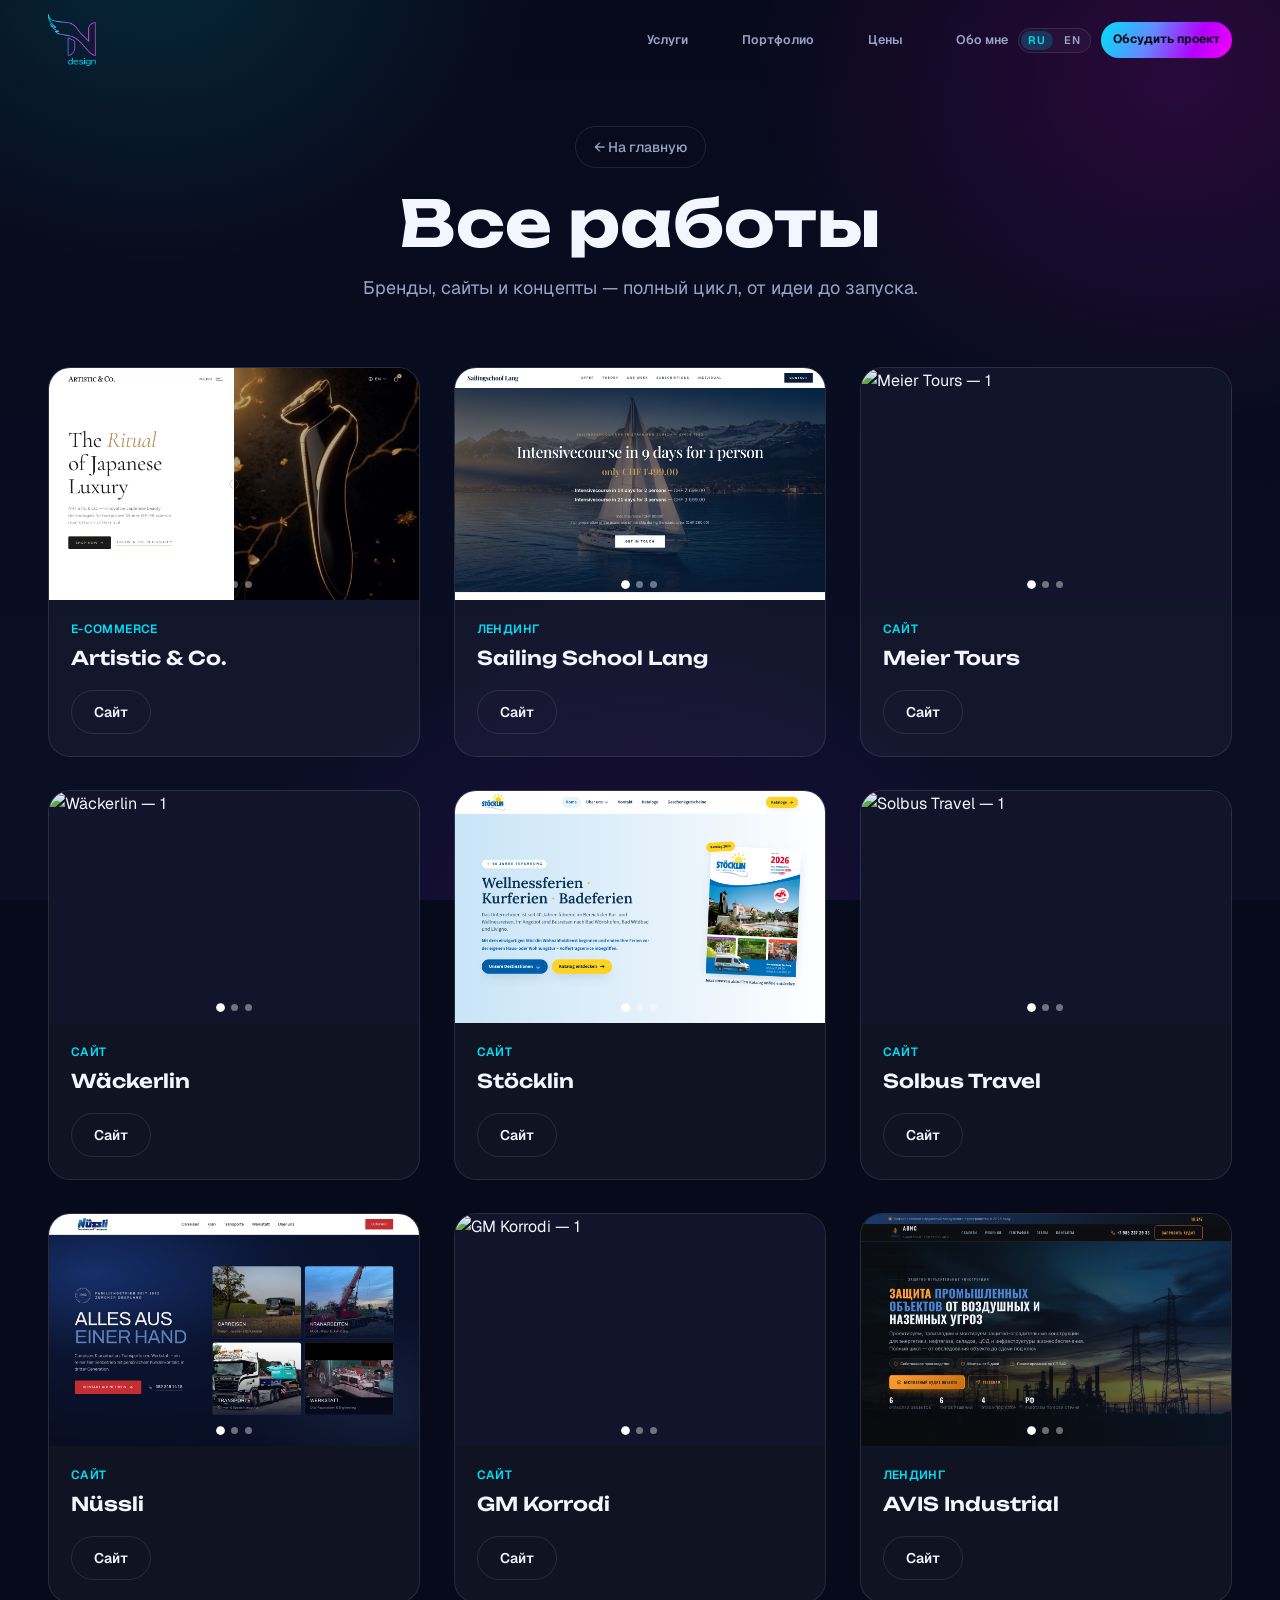
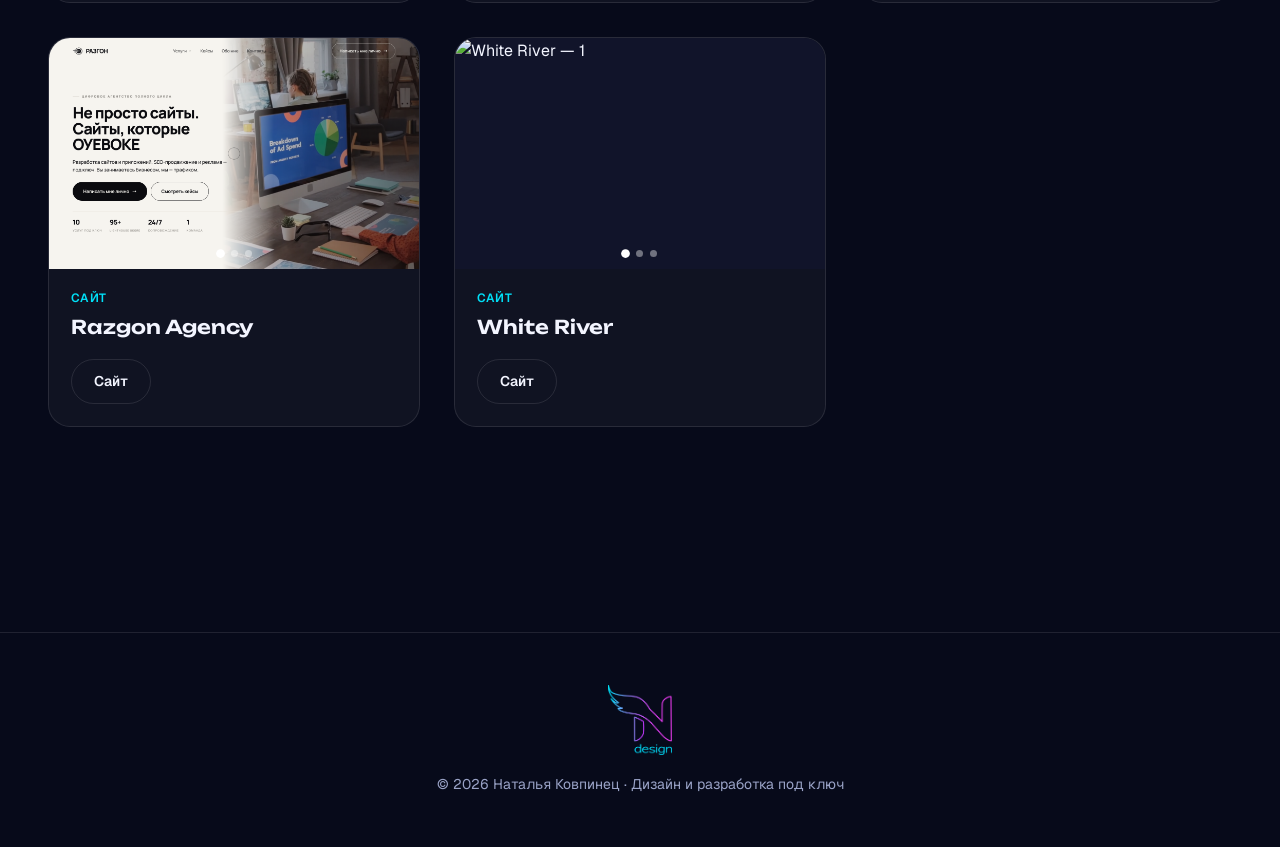
==== work/index.html @ e3ca3714 "Add soft load animation site-wide + "All work" gallery (RU/EN) - Reveal-on-scroll cascade across the" ====
<!DOCTYPE html>
<html lang="ru">
<head>
  <meta charset="UTF-8" />
  <meta name="viewport" content="width=device-width, initial-scale=1.0" />
  <title>Все работы — Наталья · дизайн и разработка</title>
  <meta name="description" content="Все проекты — бренды, сайты, приложения и концепты, полный цикл от идеи до запуска." />
  <meta property="og:title" content="Все работы — Наталья · дизайн и разработка" />
  <meta property="og:description" content="Бренды, сайты, приложения и концепты — полный цикл, от идеи до запуска." />
  <meta property="og:type" content="website" />
  <link rel="icon" type="image/png" sizes="32x32" href="../assets/favicon-32.png" />
  <link rel="icon" type="image/png" sizes="16x16" href="../assets/favicon-16.png" />
  <link rel="apple-touch-icon" sizes="192x192" href="../assets/apple-touch-icon.png" />

  <link rel="preconnect" href="https://fonts.googleapis.com" />
  <link rel="preconnect" href="https://fonts.gstatic.com" crossorigin />
  <link href="https://fonts.googleapis.com/css2?family=Geist:wght@400;500;600;700&family=Unbounded:wght@500;600;700&display=swap" rel="stylesheet" />
  <link rel="stylesheet" href="../main.css?v=34" />

  <style id="work-gallery">
    .nav { position: absolute !important; }

    .reveal { opacity: 1; transform: none; }
    .js-anim .reveal {
      opacity: 0; transform: translateY(40px);
      transition: opacity .9s cubic-bezier(.2,.7,.2,1), transform .9s cubic-bezier(.2,.7,.2,1);
    }
    .js-anim .reveal.in { opacity: 1; transform: none; }
    @media (prefers-reduced-motion: reduce) { .reveal { opacity: 1 !important; transform: none !important; } }

    .wg-hero { text-align: center; padding: clamp(90px, 14vh, 150px) var(--pad) 10px; }
    .wg-foot-back { display: flex; justify-content: center; padding: 0 var(--pad) clamp(60px, 9vh, 100px); margin-top: -30px; }
    .wg-hero__back {
      display: inline-block; margin-bottom: 22px; color: var(--muted);
      text-decoration: none; font-size: 14px; font-weight: 500;
      border: 1px solid var(--border); border-radius: 999px; padding: 9px 18px;
      transition: color .2s, border-color .2s, transform .2s;
    }
    .wg-hero__back:hover { color: var(--text); border-color: var(--c-cyan); transform: translateX(-3px); }
    .wg-hero__title { font-size: clamp(34px, 6vw, 64px); margin: 0 0 16px; }
    .wg-hero__lead { color: var(--muted); max-width: 620px; margin: 0 auto; font-size: clamp(15px, 1.6vw, 18px); line-height: 1.6; }

    .wg-grid {
      max-width: var(--maxw); margin: 0 auto; padding: clamp(40px, 6vh, 72px) var(--pad) clamp(70px, 10vh, 120px);
      display: grid; grid-template-columns: repeat(3, 1fr); gap: clamp(22px, 2.6vw, 38px);
    }
    @media (max-width: 1080px) { .wg-grid { grid-template-columns: repeat(2, 1fr); } }
    @media (max-width: 640px)  { .wg-grid { grid-template-columns: 1fr; } }

    .pcard {
      background: var(--card); border: 1px solid var(--border); border-radius: var(--radius);
      overflow: hidden; display: flex; flex-direction: column;
      transition: transform .25s, border-color .25s, box-shadow .25s;
    }
    .pcard:hover { transform: translateY(-4px); border-color: rgba(255,255,255,.2); box-shadow: 0 24px 60px rgba(0,0,0,.4); }

    .pcard__media { position: relative; width: 100%; aspect-ratio: 16 / 10; background: #11142a; overflow: hidden; }
    .pcard__track { display: flex; width: 100%; height: 100%; transition: transform .4s cubic-bezier(.4,0,.2,1); }
    .pcard__slide { min-width: 100%; height: 100%; }
    .pcard__slide img { width: 100%; height: 100%; object-fit: cover; display: block; }

    .pcard__nav {
      position: absolute; top: 50%; transform: translateY(-50%);
      width: 38px; height: 38px; border-radius: 50%; border: 1px solid rgba(255,255,255,.18);
      background: rgba(7,10,26,.55); backdrop-filter: blur(6px); color: #fff; cursor: pointer;
      display: grid; place-items: center; font-size: 20px; line-height: 1; opacity: 0; transition: opacity .25s, background .2s, border-color .2s; z-index: 2;
    }
    .pcard:hover .pcard__nav, .pcard:focus-within .pcard__nav { opacity: 1; }
    .pcard__nav:hover { background: rgba(0,224,248,.25); border-color: var(--c-cyan); }
    .pcard__nav--prev { left: 12px; }
    .pcard__nav--next { right: 12px; }

    .pcard__dots { position: absolute; left: 0; right: 0; bottom: 12px; display: flex; justify-content: center; gap: 7px; z-index: 2; }
    .pcard__dot { width: 7px; height: 7px; border-radius: 50%; border: none; padding: 0; cursor: pointer;
      background: rgba(255,255,255,.4); transition: background .2s, transform .2s; }
    .pcard__dot.is-active { background: #fff; transform: scale(1.25); }

    .pcard__body { padding: 20px 22px 22px; display: flex; flex-direction: column; gap: 6px; flex: 1; }
    .pcard__tag { font-size: 12px; font-weight: 600; letter-spacing: .03em; text-transform: uppercase; color: var(--c-cyan); }
    .pcard__title { font-family: 'Unbounded', sans-serif; font-size: 19px; font-weight: 600; margin: 2px 0 14px; line-height: 1.2; }
    .pcard__btn {
      margin-top: auto; align-self: flex-start; text-decoration: none;
      font-size: 14px; font-weight: 600; color: var(--text);
      border: 1px solid var(--border); border-radius: 999px; padding: 10px 22px;
      transition: color .2s, border-color .2s, background .2s, transform .2s;
    }
    .pcard__btn:hover { border-color: var(--c-cyan); color: #06081a; background: var(--c-cyan); transform: translateY(-2px); }

    @media (max-width: 640px) { .pcard__nav { opacity: 1; } }
  </style>

  <meta http-equiv="Cache-Control" content="no-cache, no-store, must-revalidate" />
  <meta http-equiv="Pragma" content="no-cache" />
  <meta http-equiv="Expires" content="0" />
  <script>
    if (!matchMedia('(prefers-reduced-motion: reduce)').matches) {
      document.documentElement.classList.add('js-anim');
    }
  </script>
</head>
<body>

  <div class="bg-glow" aria-hidden="true"></div>

  <header class="nav" id="nav">
    <div class="nav__inner">
      <div class="nav__left">
        <a href="../index.html#hero" class="nav__logo">
          <img src="../assets/logo-nataly.png" alt="Натали — N design" />
        </a>
        <span class="ai-badge" aria-label="AI">
          <span class="ai-badge__dot"></span>
          <span class="ai-badge__text" data-i18n-html="ai.badge">в сотрудничестве с <b>AI</b></span>
        </span>
      </div>
      <div class="nav__right">
        <nav class="nav__links" id="navLinks">
          <a href="../index.html#services" data-i18n="nav.services">Услуги</a>
          <a href="../index.html#work" data-i18n="nav.portfolio">Портфолио</a>
          <a href="../index.html#pricing" data-i18n="nav.pricing">Цены</a>
          <a href="../index.html#about" data-i18n="nav.about">Обо мне</a>
          <a href="../index.html#contact" class="nav__cta nav__cta--mobile" data-i18n="nav.cta">Обсудить проект</a>
          <div class="nav__lang-mobile lang-switch">
            <button type="button" data-lang="ru">RU</button>
            <button type="button" data-lang="en">EN</button>
          </div>
        </nav>
        <div class="lang-switch lang-switch--desktop">
          <button type="button" data-lang="ru">RU</button>
          <button type="button" data-lang="en">EN</button>
        </div>
        <a href="../index.html#contact" class="nav__cta nav__cta--desktop" data-i18n="nav.cta">Обсудить проект</a>
      </div>
    </div>
  </header>

  <section class="wg-hero">
    <a href="../index.html#work" class="wg-hero__back reveal" data-i18n="wg.back">← На главную</a>
    <h1 class="wg-hero__title reveal" data-i18n="wg.title">Все работы</h1>
    <p class="wg-hero__lead reveal" data-i18n="wg.lead">Бренды, сайты и концепты — полный цикл, от идеи до запуска.</p>
  </section>

  <main class="wg-grid">

    <article class="pcard reveal">
      <div class="pcard__media">
        <div class="pcard__track">
          <div class="pcard__slide"><img src="../assets/projects/artistic-1.png" alt="Artistic &amp; Co. — 1" loading="lazy" /></div>
          <div class="pcard__slide"><img src="../assets/projects/artistic-2.png" alt="Artistic &amp; Co. — 2" loading="lazy" /></div>
          <div class="pcard__slide"><img src="../assets/projects/artistic-3.png" alt="Artistic &amp; Co. — 3" loading="lazy" /></div>
        </div>
        <button class="pcard__nav pcard__nav--prev" type="button" aria-label="Назад">‹</button>
        <button class="pcard__nav pcard__nav--next" type="button" aria-label="Вперёд">›</button>
        <div class="pcard__dots"></div>
      </div>
      <div class="pcard__body">
        <span class="pcard__tag" data-i18n="wg.t.ecom">E-commerce</span>
        <h2 class="pcard__title">Artistic &amp; Co.</h2>
        <a href="https://natalia-arvut.github.io/artistic-co-demo/" target="_blank" rel="noopener" class="pcard__btn" data-i18n="wg.visit">Сайт</a>
      </div>
    </article>

    <article class="pcard reveal">
      <div class="pcard__media">
        <div class="pcard__track">
          <div class="pcard__slide"><img src="../assets/projects/wassersport-1.png" alt="Sailing School Lang — 1" loading="lazy" /></div>
          <div class="pcard__slide"><img src="../assets/projects/wassersport-2.png" alt="Sailing School Lang — 2" loading="lazy" /></div>
          <div class="pcard__slide"><img src="../assets/projects/wassersport-3.png" alt="Sailing School Lang — 3" loading="lazy" /></div>
        </div>
        <button class="pcard__nav pcard__nav--prev" type="button" aria-label="Назад">‹</button>
        <button class="pcard__nav pcard__nav--next" type="button" aria-label="Вперёд">›</button>
        <div class="pcard__dots"></div>
      </div>
      <div class="pcard__body">
        <span class="pcard__tag" data-i18n="wg.t.landing">Лендинг</span>
        <h2 class="pcard__title">Sailing School Lang</h2>
        <a href="https://natalia-arvut.github.io/wassersport/" target="_blank" rel="noopener" class="pcard__btn" data-i18n="wg.visit">Сайт</a>
      </div>
    </article>

    <article class="pcard reveal">
      <div class="pcard__media">
        <div class="pcard__track">
          <div class="pcard__slide"><img src="../assets/projects/meier-1.png" alt="Meier Tours — 1" loading="lazy" /></div>
          <div class="pcard__slide"><img src="../assets/projects/meier-2.png" alt="Meier Tours — 2" loading="lazy" /></div>
          <div class="pcard__slide"><img src="../assets/projects/meier-3.png" alt="Meier Tours — 3" loading="lazy" /></div>
        </div>
        <button class="pcard__nav pcard__nav--prev" type="button" aria-label="Назад">‹</button>
        <button class="pcard__nav pcard__nav--next" type="button" aria-label="Вперёд">›</button>
        <div class="pcard__dots"></div>
      </div>
      <div class="pcard__body">
        <span class="pcard__tag" data-i18n="wg.t.web">Сайт</span>
        <h2 class="pcard__title">Meier Tours</h2>
        <a href="https://natalia-arvut.github.io/meier-tours-demo/" target="_blank" rel="noopener" class="pcard__btn" data-i18n="wg.visit">Сайт</a>
      </div>
    </article>

    <article class="pcard reveal">
      <div class="pcard__media">
        <div class="pcard__track">
          <div class="pcard__slide"><img src="../assets/projects/waeckerlin-1.png" alt="Wäckerlin — 1" loading="lazy" /></div>
          <div class="pcard__slide"><img src="../assets/projects/waeckerlin-2.png" alt="Wäckerlin — 2" loading="lazy" /></div>
          <div class="pcard__slide"><img src="../assets/projects/waeckerlin-3.png" alt="Wäckerlin — 3" loading="lazy" /></div>
        </div>
        <button class="pcard__nav pcard__nav--prev" type="button" aria-label="Назад">‹</button>
        <button class="pcard__nav pcard__nav--next" type="button" aria-label="Вперёд">›</button>
        <div class="pcard__dots"></div>
      </div>
      <div class="pcard__body">
        <span class="pcard__tag" data-i18n="wg.t.web">Сайт</span>
        <h2 class="pcard__title">Wäckerlin</h2>
        <a href="https://natalia-arvut.github.io/waeckerlin-demo/" target="_blank" rel="noopener" class="pcard__btn" data-i18n="wg.visit">Сайт</a>
      </div>
    </article>

    <article class="pcard reveal">
      <div class="pcard__media">
        <div class="pcard__track">
          <div class="pcard__slide"><img src="../assets/projects/stoecklin-1.png" alt="Stöcklin — 1" loading="lazy" /></div>
          <div class="pcard__slide"><img src="../assets/projects/stoecklin-2.png" alt="Stöcklin — 2" loading="lazy" /></div>
          <div class="pcard__slide"><img src="../assets/projects/stoecklin-3.png" alt="Stöcklin — 3" loading="lazy" /></div>
        </div>
        <button class="pcard__nav pcard__nav--prev" type="button" aria-label="Назад">‹</button>
        <button class="pcard__nav pcard__nav--next" type="button" aria-label="Вперёд">›</button>
        <div class="pcard__dots"></div>
      </div>
      <div class="pcard__body">
        <span class="pcard__tag" data-i18n="wg.t.web">Сайт</span>
        <h2 class="pcard__title">Stöcklin</h2>
        <a href="https://natalia-arvut.github.io/stoecklin-demo/" target="_blank" rel="noopener" class="pcard__btn" data-i18n="wg.visit">Сайт</a>
      </div>
    </article>

    <article class="pcard reveal">
      <div class="pcard__media">
        <div class="pcard__track">
          <div class="pcard__slide"><img src="../assets/projects/solbus-1.png" alt="Solbus Travel — 1" loading="lazy" /></div>
          <div class="pcard__slide"><img src="../assets/projects/solbus-2.png" alt="Solbus Travel — 2" loading="lazy" /></div>
          <div class="pcard__slide"><img src="../assets/projects/solbus-3.png" alt="Solbus Travel — 3" loading="lazy" /></div>
        </div>
        <button class="pcard__nav pcard__nav--prev" type="button" aria-label="Назад">‹</button>
        <button class="pcard__nav pcard__nav--next" type="button" aria-label="Вперёд">›</button>
        <div class="pcard__dots"></div>
      </div>
      <div class="pcard__body">
        <span class="pcard__tag" data-i18n="wg.t.web">Сайт</span>
        <h2 class="pcard__title">Solbus Travel</h2>
        <a href="https://natalia-arvut.github.io/solbus-redesign/" target="_blank" rel="noopener" class="pcard__btn" data-i18n="wg.visit">Сайт</a>
      </div>
    </article>

    <article class="pcard reveal">
      <div class="pcard__media">
        <div class="pcard__track">
          <div class="pcard__slide"><img src="../assets/projects/nuessli-1.png" alt="Nüssli — 1" loading="lazy" /></div>
          <div class="pcard__slide"><img src="../assets/projects/nuessli-2.png" alt="Nüssli — 2" loading="lazy" /></div>
          <div class="pcard__slide"><img src="../assets/projects/nuessli-3.png" alt="Nüssli — 3" loading="lazy" /></div>
        </div>
        <button class="pcard__nav pcard__nav--prev" type="button" aria-label="Назад">‹</button>
        <button class="pcard__nav pcard__nav--next" type="button" aria-label="Вперёд">›</button>
        <div class="pcard__dots"></div>
      </div>
      <div class="pcard__body">
        <span class="pcard__tag" data-i18n="wg.t.web">Сайт</span>
        <h2 class="pcard__title">Nüssli</h2>
        <a href="https://natalia-arvut.github.io/nuessli-demo/" target="_blank" rel="noopener" class="pcard__btn" data-i18n="wg.visit">Сайт</a>
      </div>
    </article>

    <article class="pcard reveal">
      <div class="pcard__media">
        <div class="pcard__track">
          <div class="pcard__slide"><img src="../assets/projects/korrodi-1.png" alt="GM Korrodi — 1" loading="lazy" /></div>
          <div class="pcard__slide"><img src="../assets/projects/korrodi-2.png" alt="GM Korrodi — 2" loading="lazy" /></div>
          <div class="pcard__slide"><img src="../assets/projects/korrodi-3.png" alt="GM Korrodi — 3" loading="lazy" /></div>
        </div>
        <button class="pcard__nav pcard__nav--prev" type="button" aria-label="Назад">‹</button>
        <button class="pcard__nav pcard__nav--next" type="button" aria-label="Вперёд">›</button>
        <div class="pcard__dots"></div>
      </div>
      <div class="pcard__body">
        <span class="pcard__tag" data-i18n="wg.t.web">Сайт</span>
        <h2 class="pcard__title">GM Korrodi</h2>
        <a href="https://natalia-arvut.github.io/gmkorrodi-demo/" target="_blank" rel="noopener" class="pcard__btn" data-i18n="wg.visit">Сайт</a>
      </div>
    </article>

    <article class="pcard reveal">
      <div class="pcard__media">
        <div class="pcard__track">
          <div class="pcard__slide"><img src="../assets/projects/avis-1.png" alt="AVIS Industrial — 1" loading="lazy" /></div>
          <div class="pcard__slide"><img src="../assets/projects/avis-2.png" alt="AVIS Industrial — 2" loading="lazy" /></div>
          <div class="pcard__slide"><img src="../assets/projects/avis-3.png" alt="AVIS Industrial — 3" loading="lazy" /></div>
        </div>
        <button class="pcard__nav pcard__nav--prev" type="button" aria-label="Назад">‹</button>
        <button class="pcard__nav pcard__nav--next" type="button" aria-label="Вперёд">›</button>
        <div class="pcard__dots"></div>
      </div>
      <div class="pcard__body">
        <span class="pcard__tag" data-i18n="wg.t.landing">Лендинг</span>
        <h2 class="pcard__title">AVIS Industrial</h2>
        <a href="https://natalia-arvut.github.io/avis-demo/" target="_blank" rel="noopener" class="pcard__btn" data-i18n="wg.visit">Сайт</a>
      </div>
    </article>

    <article class="pcard reveal">
      <div class="pcard__media">
        <div class="pcard__track">
          <div class="pcard__slide"><img src="../assets/projects/razgon-1.png" alt="Razgon Agency — 1" loading="lazy" /></div>
          <div class="pcard__slide"><img src="../assets/projects/razgon-2.png" alt="Razgon Agency — 2" loading="lazy" /></div>
          <div class="pcard__slide"><img src="../assets/projects/razgon-3.png" alt="Razgon Agency — 3" loading="lazy" /></div>
        </div>
        <button class="pcard__nav pcard__nav--prev" type="button" aria-label="Назад">‹</button>
        <button class="pcard__nav pcard__nav--next" type="button" aria-label="Вперёд">›</button>
        <div class="pcard__dots"></div>
      </div>
      <div class="pcard__body">
        <span class="pcard__tag" data-i18n="wg.t.web">Сайт</span>
        <h2 class="pcard__title">Razgon Agency</h2>
        <a href="https://natalia-arvut.github.io/razgon-demo/" target="_blank" rel="noopener" class="pcard__btn" data-i18n="wg.visit">Сайт</a>
      </div>
    </article>

    <article class="pcard reveal">
      <div class="pcard__media">
        <div class="pcard__track">
          <div class="pcard__slide"><img src="../assets/projects/white-river-1.png" alt="White River — 1" loading="lazy" /></div>
          <div class="pcard__slide"><img src="../assets/projects/white-river-2.png" alt="White River — 2" loading="lazy" /></div>
          <div class="pcard__slide"><img src="../assets/projects/white-river-3.png" alt="White River — 3" loading="lazy" /></div>
        </div>
        <button class="pcard__nav pcard__nav--prev" type="button" aria-label="Назад">‹</button>
        <button class="pcard__nav pcard__nav--next" type="button" aria-label="Вперёд">›</button>
        <div class="pcard__dots"></div>
      </div>
      <div class="pcard__body">
        <span class="pcard__tag" data-i18n="wg.t.web">Сайт</span>
        <h2 class="pcard__title">White River</h2>
        <a href="https://natalia-arvut.github.io/white-river-demo/" target="_blank" rel="noopener" class="pcard__btn" data-i18n="wg.visit">Сайт</a>
      </div>
    </article>

  </main>

  <div class="wg-foot-back">
    <a href="../index.html#work" class="wg-hero__back reveal" data-i18n="wg.back">← На главную</a>
  </div>

  <footer class="footer">
    <img src="../assets/logo-nataly.png" alt="Натали" class="footer__logo" />
    <p>© <span id="year"></span> <span data-i18n="footer.name">Наталья Ковпинец</span> · <span data-i18n="footer.role">Дизайн и разработка под ключ</span></p>
  </footer>

  <script src="../i18n.js?v=34"></script>
  <script>
    var y = document.getElementById('year'); if (y) y.textContent = new Date().getFullYear();

    // Мягкое появление блоков
    (function () {
      var reduce = matchMedia('(prefers-reduced-motion: reduce)').matches;
      var els = Array.prototype.slice.call(document.querySelectorAll('.reveal'));
      if (reduce || !('IntersectionObserver' in window)) {
        els.forEach(function (e) { e.classList.add('in'); });
        return;
      }
      els.forEach(function (e) {
        var sibs = Array.prototype.slice.call(e.parentElement.querySelectorAll(':scope > .reveal'));
        var i = sibs.indexOf(e);
        if (i > 0) e.style.transitionDelay = (Math.min(i, 10) * 0.10) + 's';
      });
      var io = new IntersectionObserver(function (ent) {
        ent.forEach(function (e) {
          if (e.isIntersecting) { e.target.classList.add('in'); io.unobserve(e.target); }
        });
      }, { threshold: .06, rootMargin: '0px 0px -6% 0px' });
      requestAnimationFrame(function () {
        requestAnimationFrame(function () {
          els.forEach(function (e) { io.observe(e); });
        });
      });
    })();

    // Карусели карточек
    document.querySelectorAll('.pcard').forEach(function (card) {
      var track = card.querySelector('.pcard__track');
      var slides = card.querySelectorAll('.pcard__slide');
      var dotsWrap = card.querySelector('.pcard__dots');
      var total = slides.length;
      var idx = 0;
      for (var i = 0; i < total; i++) {
        var d = document.createElement('button');
        d.className = 'pcard__dot' + (i === 0 ? ' is-active' : '');
        d.type = 'button';
        d.setAttribute('aria-label', 'Слайд ' + (i + 1));
        (function (n) { d.addEventListener('click', function () { go(n); }); })(i);
        dotsWrap.appendChild(d);
      }
      var dots = dotsWrap.querySelectorAll('.pcard__dot');
      function go(n) {
        idx = (n + total) % total;
        track.style.transform = 'translateX(' + (-idx * 100) + '%)';
        dots.forEach(function (dot, k) { dot.classList.toggle('is-active', k === idx); });
      }
      card.querySelector('.pcard__nav--prev').addEventListener('click', function () { go(idx - 1); });
      card.querySelector('.pcard__nav--next').addEventListener('click', function () { go(idx + 1); });
      var x0 = null;
      track.addEventListener('touchstart', function (e) { x0 = e.touches[0].clientX; }, { passive: true });
      track.addEventListener('touchend', function (e) {
        if (x0 === null) return;
        var dx = e.changedTouches[0].clientX - x0;
        if (Math.abs(dx) > 40) go(idx + (dx < 0 ? 1 : -1));
        x0 = null;
      }, { passive: true });
    });
  </script>
</body>
</html>
---- main.css ----
/* ============ ПЕРЕМЕННЫЕ (точные цвета логотипа) ============ */
:root {
  --bg: #070a1a;
  --bg-soft: #0d1230;
  --card: rgba(255, 255, 255, 0.04);
  --border: rgba(255, 255, 255, 0.10);
  --text: #f3f5ff;
  --muted: #9aa3c7;

  --c-cyan: #00e0f8;
  --c-blue: #638aff;
  --c-violet: #b500ff;
  --c-fuchsia: #f600ff;
  --gradient: linear-gradient(115deg, #00e0f8 0%, #638aff 38%, #b500ff 72%, #f600ff 100%);

  --radius: 22px;
  --maxw: 1480px;
  --pad: clamp(20px, 4vw, 48px);
}

* { margin: 0; padding: 0; box-sizing: border-box; }
html { scroll-behavior: smooth; scroll-padding-top: 92px; }
body {
  font-family: 'Geist', system-ui, sans-serif;
  background: var(--bg);
  color: var(--text);
  line-height: 1.6;
  overflow-x: hidden;
  -webkit-font-smoothing: antialiased;
}
h1, h2, h3 { font-family: 'Unbounded', sans-serif; line-height: 1.06; font-weight: 700; }
img { max-width: 100%; display: block; }
a { color: inherit; text-decoration: none; }

.grad-cyan, .grad-violet, .grad-fuchsia { -webkit-background-clip: text; background-clip: text; color: transparent; }
.grad-cyan    { background-image: linear-gradient(100deg, #00e0f8, #49a3ff); }
.grad-violet  { background-image: linear-gradient(100deg, #638aff, #b500ff); }
.grad-fuchsia { background-image: linear-gradient(100deg, #b500ff, #f600ff); }

.bg-glow {
  position: fixed; inset: 0; z-index: -1;
  background:
    radial-gradient(640px 520px at 12% -5%, rgba(0, 224, 248, 0.14), transparent 60%),
    radial-gradient(720px 600px at 92% 8%, rgba(246, 0, 255, 0.14), transparent 60%),
    radial-gradient(700px 700px at 50% 110%, rgba(181, 0, 255, 0.12), transparent 60%),
    linear-gradient(180deg, #070a1a, #0a0f26);
}

/* ============ КНОПКИ ============ */
.btn {
  display: inline-block; padding: 15px 30px; border-radius: 999px;
  font-family: 'Geist', sans-serif; font-weight: 700; font-size: 15px;
  transition: transform .2s ease, box-shadow .2s ease; cursor: pointer;
}
.btn--primary { background: var(--gradient); color: #06081a; box-shadow: 0 10px 34px rgba(110, 60, 255, 0.4); }
.btn--primary:hover { transform: translateY(-2px); box-shadow: 0 14px 44px rgba(246, 0, 255, 0.45); }
.btn--ghost {
  border: 1px solid rgba(0, 224, 248, .55);
  color: var(--text);
  background: rgba(7, 10, 26, .6);
  box-shadow: 0 6px 24px rgba(0, 224, 248, .25), 0 0 0 4px rgba(0, 224, 248, .06);
  backdrop-filter: blur(10px);
}
.btn--ghost:hover { border-color: #00e0f8; transform: translateY(-2px); box-shadow: 0 10px 30px rgba(0, 224, 248, .45), 0 0 0 4px rgba(0, 224, 248, .12); }

/* ============ ШАПКА (единый контейнер для выравнивания) ============ */
.nav {
  position: fixed; top: 0; left: 0; right: 0; z-index: 100;
  border-bottom: 1px solid transparent;
  transition: background .3s ease, backdrop-filter .3s ease, border-color .3s ease;
}
.nav.scrolled { background: rgba(7, 10, 26, 0.82); backdrop-filter: blur(16px); border-bottom-color: var(--border); }
/* шапка использует ту же сетку, что и hero — меню встаёт ровно над текстом */
.nav__inner {
  max-width: var(--maxw); margin: 0 auto; padding: 14px var(--pad);
  display: grid;
  grid-template-columns: minmax(0, 1fr) minmax(0, 1fr);
  gap: 36px;
  align-items: center;
}
.nav__left { display: flex; align-items: center; gap: 22px; }
.nav__right { display: flex; align-items: center; gap: 22px; }
.lang-switch { display: inline-flex; gap: 4px; padding: 4px; border-radius: 999px; border: 1px solid var(--border); background: rgba(255,255,255,.03); }
.lang-switch button {
  font: 600 12px/1 'Geist', sans-serif; letter-spacing: .08em;
  padding: 6px 10px; min-width: 34px;
  background: transparent; border: 0; border-radius: 999px;
  color: var(--muted); cursor: pointer;
  transition: background .2s, color .2s;
}
.lang-switch button.active { background: rgba(0, 224, 248,.18); color: #00e0f8; }
.lang-switch button:hover:not(.active) { color: var(--text); }
.nav__logo img { height: 70px; width: auto; display: block; }
.nav__links { display: flex; flex: 1; align-items: center; justify-content: space-between; gap: 16px; }
.nav__links a { font-size: 15px; font-weight: 600; color: var(--muted); transition: color .2s; }
.nav__links a:hover { color: var(--text); }
.nav__cta { background: var(--gradient); color: #06081a !important; padding: 11px 24px; border-radius: 999px; font-weight: 700; }
.nav__burger { display: none; background: none; border: 0; flex-direction: column; gap: 5px; cursor: pointer; }
.nav__burger span { width: 26px; height: 2px; background: var(--text); border-radius: 2px; transition: .3s; }

/* ============ HERO (на весь экран, выровнен по контейнеру) ============ */
.hero {
  display: grid;
  grid-template-columns: minmax(0, 1fr) minmax(0, 1fr);
  align-items: start; align-content: start;
  gap: 36px;
  max-width: var(--maxw);
  margin: 0 auto;
  padding: 110px var(--pad) 40px;
}
.hero__visual { align-self: start; margin-top: 0; }
.hero__text { align-self: start; }
.hero__eyebrow {
  text-transform: uppercase; letter-spacing: .2em; font-size: 12px;
  font-weight: 700; color: var(--c-cyan); margin-bottom: 22px;
}
.hero__title { font-size: clamp(34px, 4.2vw, 60px); font-weight: 700; letter-spacing: -0.02em; margin-bottom: 24px; }
.hero__sub { font-size: clamp(17px, 1.4vw, 20px); line-height: 1.55; color: var(--muted); max-width: 100%; margin-bottom: 36px; }
.hero__actions { display: flex; gap: 14px; flex-wrap: wrap; margin-bottom: 44px; }
.hero__actions .btn { min-width: 180px; text-align: center; box-sizing: border-box; }
.hero__stats { display: flex; gap: 38px; flex-wrap: wrap; }
.hero__stats div { display: flex; flex-direction: column; }
.hero__stats b {
  font-family: 'Unbounded', sans-serif; font-weight: 700; font-size: 28px;
  background: var(--gradient); -webkit-background-clip: text; background-clip: text; color: transparent;
}
.hero__stats span { font-size: 13px; color: var(--muted); }

.hero__visual { position: relative; display: grid; place-items: center; isolation: isolate; }
.hero__visual::before {
  content: ''; position: absolute; left: 50%; top: 50%; transform: translate(-50%, -50%);
  width: 90%; height: 80%; border-radius: 50%;
  background: radial-gradient(circle, rgba(246,0,255,.32), rgba(0, 224, 248,.14) 50%, transparent 70%);
  filter: blur(50px); z-index: 0;
}
/* ноутбук слева, свет направлен на текст справа (как на старом сайте) */
.hero__visual img {
  position: relative; z-index: 1; width: 100%; max-width: 640px;
  filter: drop-shadow(0 30px 60px rgba(0,0,0,.55));
}

/* AI-бейдж — в шапке рядом с логотипом. Голубой #00e0f8 — точный цвет слова «design» в логотипе. */
.ai-badge {
  display: inline-flex; align-items: center; gap: 10px;
  padding: 8px 16px 8px 12px; border-radius: 999px;
  background: rgba(7, 10, 26, 0.7);
  border: 1px solid rgba(0, 224, 248, .55);
  backdrop-filter: blur(10px);
  box-shadow: 0 6px 24px rgba(0, 224, 248, .35), 0 0 0 4px rgba(0, 224, 248, .08);
  font-family: 'Geist', sans-serif; font-size: 13px; color: var(--text); white-space: nowrap;
}
.ai-badge__dot {
  width: 8px; height: 8px; border-radius: 50%;
  background: #00e0f8;
  box-shadow: 0 0 0 4px rgba(0, 224, 248, .28), 0 0 12px #00e0f8;
  animation: aiPulse 1.6s ease-in-out infinite;
}
.ai-badge__text { letter-spacing: .04em; }
.ai-badge__text b {
  font-weight: 700; background: var(--gradient);
  -webkit-background-clip: text; background-clip: text; color: transparent;
  margin-left: 2px;
}
@keyframes aiPulse { 0%,100% { opacity: 1; } 50% { opacity: .5; } }

/* ============ СЕКЦИИ ============ */
.section { max-width: var(--maxw); margin: 0 auto; padding: 36px var(--pad); }
.section__head { margin-bottom: 28px; max-width: 760px; }
.section__title { font-size: clamp(28px, 3.6vw, 44px); margin-bottom: 16px; letter-spacing: -0.02em; }
.section__lead { color: var(--muted); font-size: 18px; }

/* ============ УСЛУГИ ============ */
.services { display: grid; grid-template-columns: repeat(4, 1fr); gap: 22px; }
@media (max-width: 980px) { .services { grid-template-columns: repeat(2, 1fr); } }
@media (max-width: 1100px) { .case__visual--portrait { min-height: 280px; } .case__visual--portrait img { max-height: 230px; } }
@media (max-width: 600px)  { .services { grid-template-columns: 1fr; } }
.card {
  padding: 28px 26px; background: var(--card); border: 1px solid var(--border); border-radius: var(--radius);
  transition: transform .25s ease, border-color .25s ease, background .25s ease;
  display: flex; flex-direction: column;
}
.card:hover { transform: translateY(-6px); border-color: rgba(0, 224, 248,.55); background: rgba(255,255,255,.06); }
.card__icon {
  width: 50px; height: 50px; display: grid; place-items: center; border-radius: 14px;
  background: var(--gradient); color: #06081a; font-size: 21px; margin-bottom: 20px;
}
.card h3 { font-size: 18px; font-weight: 700; margin-bottom: 10px; line-height: 1.25; font-family: 'Geist', sans-serif; }
.card p { color: var(--muted); font-size: 14.5px; margin-bottom: 20px; }
.card__more {
  margin-top: auto; align-self: flex-start;
  background: none; border: 0; padding: 6px 0;
  font: 600 15px/1.2 'Geist', sans-serif; cursor: pointer; letter-spacing: .01em;
  color: #00e0f8;
  border-bottom: 1px solid rgba(0, 224, 248, .35);
  transition: color .2s ease, border-color .2s ease, transform .2s ease;
}
.card__more:hover { color: #fff; border-bottom-color: #00e0f8; transform: translateX(3px); }

/* ============ ЦЕНЫ ============ */
.price-list {
  border: 1px solid var(--border); border-radius: var(--radius); overflow: hidden; background: var(--bg-soft);
}
.price-row {
  display: flex; align-items: center; justify-content: space-between; gap: 24px;
  padding: 24px clamp(22px, 3vw, 36px); border-bottom: 1px solid var(--border);
  transition: background .2s ease;
  cursor: pointer; /* весь блок кликабелен — раскрывает «Как формируется цена» */
}
.price-row:last-child { border-bottom: 0; }
.price-row:hover { background: rgba(255,255,255,.03); }
.price-row a, .price-row button, .price-row summary { cursor: pointer; }
.price-row--highlight { background: linear-gradient(90deg, rgba(0, 224, 248,.10), rgba(181,0,255,.06)) !important; transition: background .4s ease; }
.price-row__info h3 { font-family: 'Geist', sans-serif; font-size: 18px; font-weight: 700; margin-bottom: 4px; }
.price-row__info p { color: var(--muted); font-size: 14px; }
.price-row__value {
  font-family: 'Unbounded', sans-serif; font-weight: 600; font-size: clamp(16px, 2vw, 20px); white-space: nowrap;
  background: var(--gradient); -webkit-background-clip: text; background-clip: text; color: transparent;
  min-width: 170px; text-align: right; flex-shrink: 0;
}
.price-row__info { flex: 1; min-width: 0; }
.price-lead { max-width: 100% !important; }
#pricing .section__head, #faq .section__head { max-width: 100%; }
.price-note { color: var(--muted); font-size: 14px; margin-top: 18px; opacity: .8; }

.price-extras { margin-top: 14px; }
.price-extras summary {
  cursor: pointer; list-style: none;
  display: inline-flex; align-items: center; gap: 10px;
  font: 700 17px/1.1 'Geist', sans-serif; color: #00e0f8;
  padding: 10px 0; border-bottom: 1px solid rgba(0, 224, 248,.4);
}
.price-extras summary:hover { color: #38ecff; border-bottom-color: rgba(0, 224, 248,.7); }
.price-extras summary::-webkit-details-marker { display: none; }
.price-extras summary::after { content: '↓'; transition: transform .2s; font-size: 16px; line-height: 1; }
.price-extras[open] summary::after { transform: rotate(180deg); }
.price-extras__list {
  list-style: none; padding: 14px 0 8px; margin: 0;
  display: grid; gap: 8px;
  max-width: 66%; /* две трети ширины блока */
}
.price-extras__list li {
  display: grid; grid-template-columns: 1fr auto; align-items: baseline; gap: 14px;
  padding: 6px 0; border-bottom: 1px dashed rgba(255,255,255,.06);
  font-size: 14px; color: var(--muted);
}
.price-extras__list li span { word-wrap: break-word; }
.price-extras__list li b { color: var(--text); font-family: 'Geist',sans-serif; font-weight: 600; white-space: nowrap; }
@media (max-width: 760px) {
  .price-extras__list { max-width: 100%; }
}
.price-extras__total {
  display: inline-block; width: fit-content; max-width: 66%;
  margin-top: 14px; padding: 12px 14px; border-radius: 10px;
  background: linear-gradient(135deg, rgba(0, 224, 248,.08), rgba(181,0,255,.06));
  border: 1px solid rgba(0, 224, 248,.2);
  font-size: 14px; color: var(--text);
}
.price-extras__total b {
  background: var(--gradient); -webkit-background-clip: text; background-clip: text; color: transparent;
  font-family: 'Geist',sans-serif; font-weight: 700;
}

/* ============ ПОРТФОЛИО ============ */
.cases { display: grid; gap: 28px; }
.case {
  display: grid; grid-template-columns: minmax(0, 1fr) minmax(0, 1fr); border-radius: var(--radius); overflow: hidden;
  border: 1px solid var(--border); background: var(--bg-soft);
  transition: transform .25s ease, box-shadow .25s ease;
}
.case:hover { transform: translateY(-4px); box-shadow: 0 24px 64px rgba(0,0,0,.5); }
.case:nth-child(even) .case__visual { order: 2; }
.case__visual {
  display: grid; place-items: center; padding: 60px; min-height: 320px;
  background: linear-gradient(135deg, var(--accent), var(--accent2));
}
.case__visual--dark { background: linear-gradient(135deg, #1a1208, #2a1d0c); }
.case__visual--light { background: #ffffff; }
.case__visual--cover { background-size: cover; background-position: center; position: relative; }
.case__visual--cover::after { content:''; position:absolute; inset:0; background: rgba(0,0,0,.35); }
.case__visual img { max-height: 180px; width: auto; position: relative; z-index: 1; }
.case__visual--cover img { max-height: 130px; }
.case__visual--portrait { min-height: 420px; padding: 40px; }
.case__visual--portrait img { max-height: 360px; }
@media (max-width: 980px) { .case__visual--portrait { min-height: 320px; } .case__visual--portrait img { max-height: 270px; } }

/* Selinus: настоящий скриншот сайта во всю карточку */
/* Обложка-скриншот сайта: пропорция 16:9 — широкая, низкая.
   Скрин занимает весь блок целиком, без обрезки. */
.case__visual--selinus {
  position: relative; padding: 0; overflow: hidden;
  align-self: start; min-width: 0;
  aspect-ratio: 16 / 9; width: 100%;
  background-color: #f5efe0;
  background-image: var(--shot);
  background-size: cover;
  background-position: center top;
}
.case:has(.case__visual--selinus) .case__body { align-self: start; min-width: 0; }

/* VseBank — композиция: текст слева + золотая обложка справа */
.case__visual--vsebank {
  position: relative; padding: 0; overflow: hidden;
  align-self: start; min-width: 0;
  aspect-ratio: 16 / 9; width: 100%;
  background-image: url('assets/cover-vsebank.jpg');
  background-size: cover;
  background-position: right center;
  display: block;
}
.case__visual--vsebank::before {
  content:''; position:absolute; inset:0;
  background: linear-gradient(90deg, rgba(255,250,240,.95) 0%, rgba(255,250,240,.75) 35%, rgba(255,250,240,0) 60%);
}
.vsebank-mock {
  position: relative; z-index: 1;
  width: 100%; height: 100%;
  display: flex; align-items: center;
  padding: 6% 0 6% 6%;
}
.vsebank-mock__text { max-width: 56%; color: #3a2c12; }
.vsebank-mock__welcome { font-family: 'Geist',sans-serif; font-size: clamp(11px,1.4vw,14px); color: #6b5a35; margin-bottom: 6px; }
.vsebank-mock__title { font-family: 'Playfair Display',serif; font-weight: 700; font-size: clamp(20px,3.4vw,38px); line-height:1.05; color: #1a1208; margin-bottom: 12px; }
.vsebank-mock__sub { font-family: 'Geist',sans-serif; font-size: clamp(10px,1vw,12px); line-height: 1.5; color: #5a4a28; margin-bottom: 14px; }
.vsebank-mock__btn { display: inline-block; padding: 8px 16px; background: #b5862a; color: #fff; border-radius: 6px; font: 600 clamp(10px,1vw,12px)/1 'Geist',sans-serif; }

/* Плашка-иконка (глобус для многоязычности) */
.role--icon {
  display: inline-flex !important;
  align-items: center; justify-content: center;
  padding: 0 !important;
  width: 36px; height: 32px; box-sizing: border-box;
  color: var(--text);
}
.role--icon svg { display: block; }
.case__body { padding: 48px clamp(28px, 4vw, 54px); display: flex; flex-direction: column; justify-content: center; }
.case__tag { display: inline-block; font-size: 12px; text-transform: uppercase; letter-spacing: .12em; color: var(--accent); margin-bottom: 14px; font-weight: 700; }
.case__body h3 { font-size: clamp(22px, 3vw, 30px); margin-bottom: 14px; }
.case__body > p { color: var(--muted); margin-bottom: 22px; }
.case__roles { list-style: none; display: flex; flex-wrap: wrap; gap: 8px; margin-bottom: 26px; }
.case__roles li { font-size: 13px; padding: 6px 14px; border-radius: 999px; border: 1px solid var(--border); background: rgba(255,255,255,.03); }
.case__link { font-weight: 700; color: var(--accent); }
.case__link:hover { text-decoration: underline; }
.case__link--soft { color: var(--muted); font-weight: 600; }

/* Кнопка "Посмотреть" — компактная outline в цвете акцента кейса */
.case__btn {
  display: inline-block; align-self: flex-start;
  padding: 9px 22px; border-radius: 999px;
  font: 600 13px/1 'Geist', sans-serif; letter-spacing: .02em;
  color: var(--accent);
  background: transparent;
  border: 1.5px solid var(--accent);
  text-decoration: none;
  transition: background .2s, color .2s, transform .2s;
}
.case__btn:hover { background: var(--accent); color: #fff; transform: translateY(-1px); }

/* ============ ОБО МНЕ ============ */
.about {
  display: grid;
  grid-template-columns: 0.8fr 1.2fr;
  grid-template-rows: auto auto;
  grid-template-areas:
    "photo title"
    "photo text";
  column-gap: 56px; row-gap: 0;
  align-items: start;
}
.about__title { grid-area: title; align-self: end; margin: 0 0 22px 0; }
.about__photo { grid-area: photo; align-self: start; }
.about__text { grid-area: text; }
.about__photo {
  border-radius: var(--radius); overflow: hidden; border: 1px solid var(--border);
  aspect-ratio: 3 / 4; position: relative;
  background: linear-gradient(135deg, rgba(0, 224, 248,.12), rgba(246,0,255,.12));
}
.about__photo img { width: 100%; height: 100%; object-fit: cover; }
.about__photo-hint {
  position: absolute; inset: 0; display: grid; place-items: center; text-align: center;
  color: var(--muted); font-size: 15px; letter-spacing: .04em; line-height: 1.6;
}
.about__photo-hint small { font-size: 12px; opacity: .7; }
.about__text p { color: var(--muted); margin-bottom: 18px; font-size: 17px; }
.about__text .section__title { margin-bottom: 22px; }
.about__list { list-style: none; margin: 8px 0 24px; }
.about__list li { position: relative; padding-left: 28px; margin-bottom: 12px; }
.about__list li::before { content: '✦'; position: absolute; left: 0; color: var(--c-cyan); }
.about__certs { display: flex; flex-wrap: wrap; gap: 12px; margin-bottom: 26px; }
.about__actions { display: flex; gap: 14px; flex-wrap: wrap; }
.about__actions .btn { font-size: 14px; padding: 13px 26px; }
.cert {
  display: inline-grid; place-items: center; text-align: center;
  min-width: 150px; height: 96px; padding: 12px 16px; border-radius: 14px;
  border: 1px dashed var(--border); color: var(--muted); font-size: 13px; background: rgba(255,255,255,.02);
}
.cert img { max-height: 100%; width: auto; border-radius: 10px; }

/* ============ КОНТАКТ ============ */
.contact__card {
  text-align: center; padding: clamp(44px, 6vw, 76px); border-radius: var(--radius); border: 1px solid var(--border);
  background: radial-gradient(520px 320px at 50% 0%, rgba(181,0,255,.20), transparent 70%), var(--bg-soft);
}
.contact__card h2 { font-size: clamp(28px, 4vw, 42px); margin-bottom: 16px; }
.contact__card > p { color: var(--muted); max-width: 820px; margin: 0 auto 32px; font-size: 18px; line-height: 1.55; }
.contact__actions { display: flex; gap: 16px; justify-content: center; flex-wrap: wrap; }
.contact__actions .btn { min-width: 230px; text-align: center; box-sizing: border-box; }
.contact__note { font-size: 13px; color: var(--muted); margin-top: 24px; opacity: .7; }
.contact__more { display: flex; flex-direction: column; align-items: center; gap: 10px; margin-top: 28px; }
.contact__inline-email {
  font-family: 'Geist', sans-serif; font-weight: 600;
  color: #00e0f8; text-decoration: none; white-space: nowrap;
  transition: color .2s;
}
.contact__inline-email:hover { color: #fff; }
.contact__phone {
  font-family: 'Unbounded', sans-serif; font-weight: 600;
  font-size: 22px; letter-spacing: .02em;
  background: var(--gradient); -webkit-background-clip: text; background-clip: text; color: transparent;
  text-decoration: none;
}
.contact__channels { color: var(--muted); font-size: 16px; letter-spacing: .04em; text-align: center; font-weight: 500; }

/* ============ ФУТЕР ============ */
.footer { text-align: center; padding: 52px 20px; border-top: 1px solid var(--border); }
.footer__logo { height: 70px; margin: 0 auto 18px; opacity: 1; }
.footer p { color: var(--muted); font-size: 14px; }

/* ============ FAQ ============ */
.faq { display: grid; gap: 12px; }
.faq__item {
  border: 1px solid var(--border); border-radius: 16px;
  background: var(--card);
  transition: border-color .2s ease, background .2s ease;
  overflow: hidden;
}
.faq__item[open] { border-color: rgba(0, 224, 248, .35); background: rgba(255,255,255,.04); }
.faq__item summary {
  list-style: none; cursor: pointer;
  padding: 20px 28px; padding-right: 56px;
  font-family: 'Geist', sans-serif; font-weight: 600; font-size: 17px;
  position: relative;
  transition: color .2s ease;
}
.faq__item summary::-webkit-details-marker { display: none; }
.faq__item summary::after {
  content: '+'; position: absolute; right: 24px; top: 50%; transform: translateY(-50%);
  width: 28px; height: 28px; display: grid; place-items: center;
  border-radius: 50%; border: 1px solid var(--border);
  color: #00e0f8; font-size: 18px; font-weight: 400; line-height: 1;
  transition: transform .25s ease, background .2s ease, border-color .2s ease;
}
.faq__item[open] summary::after { content: '−'; transform: translateY(-50%) rotate(180deg); border-color: #00e0f8; background: rgba(0, 224, 248,.12); }
.faq__item summary:hover { color: #00e0f8; }
.faq__body { padding: 0 28px 22px; }
.faq__body p { color: var(--muted); font-size: 15.5px; line-height: 1.65; }

/* ============ МОДАЛКА ============ */
.modal[hidden] { display: none; }
.modal {
  position: fixed; inset: 0; z-index: 200;
  display: grid; place-items: center; padding: 20px;
  animation: modalIn .25s ease;
}
.modal__backdrop {
  position: absolute; inset: 0;
  background: rgba(7, 10, 26, .72); backdrop-filter: blur(10px);
}
.modal__box {
  position: relative; z-index: 1;
  max-width: 520px; width: 100%; padding: 40px 36px;
  background: var(--bg-soft); border: 1px solid rgba(0, 224, 248, .35); border-radius: var(--radius);
  box-shadow: 0 30px 80px rgba(0,0,0,.6), 0 0 0 4px rgba(0, 224, 248, .06);
  max-height: 90vh; overflow-y: auto;
}
.modal__box--wide { max-width: 720px; padding: 44px 40px; }
.modal__close {
  position: absolute; top: 16px; right: 18px;
  width: 36px; height: 36px; border-radius: 50%;
  background: transparent; border: 1px solid var(--border);
  color: var(--text); font-size: 22px; line-height: 1; cursor: pointer;
  transition: border-color .2s, color .2s;
}
.modal__close:hover { border-color: #00e0f8; color: #00e0f8; }
.modal__box h3 { font-family: 'Unbounded', sans-serif; font-size: 22px; margin-bottom: 14px; padding-right: 36px; }
.modal__box p { color: var(--muted); margin-bottom: 24px; font-size: 15px; }
.modal__intro { color: var(--text) !important; font-size: 16px !important; line-height: 1.55; }
.modal__h { font-family: 'Geist', sans-serif; font-size: 14px; font-weight: 700; letter-spacing: .08em; text-transform: uppercase; color: #00e0f8; margin: 18px 0 10px; }
.modal__list { list-style: none; padding: 0; margin: 0 0 8px; }
.modal__list li { position: relative; padding-left: 22px; margin-bottom: 7px; color: var(--text); font-size: 14.5px; line-height: 1.5; }
.modal__list li::before { content: '✦'; position: absolute; left: 0; color: #00e0f8; font-size: 10px; top: 4px; }
.modal__content { margin-bottom: 24px; }
.modal__actions { display: flex; align-items: center; gap: 18px; flex-wrap: wrap; }
.modal__calc {
  font-family: 'Geist', sans-serif; font-weight: 600; font-size: 14px;
  color: #00e0f8; text-decoration: none;
  padding: 4px 2px; border-bottom: 1px solid rgba(0, 224, 248,.35);
  transition: color .2s, border-color .2s, transform .2s;
}
.modal__calc:hover { color: #fff; border-bottom-color: #00e0f8; transform: translateX(3px); }
@keyframes modalIn { from { opacity: 0; } to { opacity: 1; } }

/* ===== ОТЗЫВЫ ===== */
.reviews { display: grid; gap: 14px; margin: 8px 0 28px; }
.review {
  padding: 18px 20px; border-radius: 14px;
  background: rgba(255,255,255,.03); border: 1px solid var(--border);
}
.review__head { display: flex; justify-content: space-between; align-items: flex-start; gap: 12px; margin-bottom: 10px; }
.review__name { font-family: 'Geist', sans-serif; font-weight: 700; font-size: 15px; color: var(--text); }
.review__role { font-size: 12px; color: var(--muted); margin-top: 2px; }
.review__stars { font-size: 14px; color: #00e0f8; white-space: nowrap; }
.review__stars-dim { color: rgba(255,255,255,.18); }
.review__text { color: var(--text); font-size: 14.5px; line-height: 1.6; margin-bottom: 8px; }
.review__date { font-size: 12px; color: var(--muted); }
.reviews-empty {
  text-align: center; padding: 28px 20px; border: 1px dashed var(--border); border-radius: 14px;
  background: rgba(255,255,255,.02);
}
.reviews-empty p { color: var(--text); font-size: 15px; margin-bottom: 6px; }
.reviews-empty small { color: var(--muted); font-size: 13px; }

.reviews__form-title { font-family: 'Geist', sans-serif; font-size: 16px; font-weight: 700; margin: 6px 0 14px; }
.review-form { display: grid; gap: 10px; }
.review-form__input, .review-form__textarea {
  width: 100%; padding: 12px 14px; border-radius: 12px;
  background: rgba(255,255,255,.03); border: 1px solid var(--border);
  color: var(--text); font: 14px 'Geist', sans-serif; resize: vertical;
  transition: border-color .2s;
}
.review-form__input:focus, .review-form__textarea:focus { outline: none; border-color: #00e0f8; }
.review-form__input::placeholder, .review-form__textarea::placeholder { color: var(--muted); }
.review-form__row { display: flex; justify-content: space-between; align-items: center; gap: 14px; flex-wrap: wrap; margin-top: 4px; }
.review-form__stars { display: flex; gap: 4px; font-size: 22px; color: rgba(255,255,255,.2); cursor: pointer; user-select: none; }
.review-form__stars span { transition: color .15s, transform .15s; }
.review-form__stars span:hover, .review-form__stars span.active { color: #00e0f8; }
.review-form__note { font-size: 12px; color: var(--muted); opacity: .8; margin-top: 6px; }

/* ============ АНИМАЦИЯ ============ */
.reveal { opacity: 0; transform: translateY(30px); transition: opacity .7s ease, transform .7s ease; }
.reveal.visible { opacity: 1; transform: none; }

/* ============ АДАПТИВ ============ */
@media (max-width: 1180px) {
  .ai-badge { padding: 8px; }
}

/* Скрываем мобильные дубликаты на десктопе */
.nav__cta--mobile { display: none; }
.nav__lang-mobile { display: none; }

/* ============ КОМПАКТНЫЙ ДЕСКТОП (769–1280) — шапка/hero сжимаются, но остаются 2-колоночными ============ */
@media (min-width: 769px) and (max-width: 1280px) {
  /* Шапка */
  .nav__inner { gap: 14px; }
  .nav__right { gap: 10px; }
  .nav__links { gap: 6px; }
  .nav__links a { font-size: 12.5px; }
  .ai-badge { display: none !important; }
  .nav__cta--desktop { padding: 8px 12px; font-size: 12px; }
  .lang-switch { padding: 2px; }
  .lang-switch button { padding: 4px 7px; font-size: 11px; min-width: 28px; }
  .nav__logo img { height: 52px; }
  /* Hero */
  .hero__title { font-size: clamp(28px, 4vw, 50px); margin-bottom: 18px; }
  .hero__sub { font-size: clamp(15px, 1.3vw, 18px); margin-bottom: 26px; }
  .hero__actions .btn { min-width: 0; flex: 1; padding: 13px 22px; font-size: 14px; }
  .hero__stats { gap: 24px; }
  .hero__stats b { font-size: 24px; }
  .hero__text { margin-top: 0; }
}

/* На узких десктопах (769–1023) скрываем CTA из шапки — он есть в hero, не дублируем */
@media (min-width: 769px) and (max-width: 1023px) {
  .nav__cta--desktop { display: none !important; }
}

/* ============ МОБИЛЬНАЯ ВЕРСИЯ (≤768) ============ */
@media (max-width: 768px) {
  .nav__inner { display: flex; justify-content: space-between; padding: 10px var(--pad); }
  .nav__right { display: contents; }
  .nav__logo img { height: 56px; }
  .ai-badge { display: inline-flex !important; padding: 7px 14px 7px 11px; font-size: 12px; }
  .ai-badge__text { display: inline !important; }
  .lang-switch--desktop, .nav__cta--desktop { display: none !important; }
  .nav__cta--mobile { display: block !important; }
  .nav__lang-mobile { display: flex !important; }

  /* Бургер — градиентом */
  .nav__burger { display: flex; position: relative; z-index: 110; padding: 6px; gap: 6px; }
  .nav__burger span {
    width: 26px; height: 3px; border-radius: 2px;
    background: linear-gradient(90deg, #00e0f8, #b500ff, #f600ff);
    transition: transform .3s, opacity .3s;
  }
  .nav__burger.open span:nth-child(1) { transform: translateY(9px) rotate(45deg); }
  .nav__burger.open span:nth-child(2) { opacity: 0; }
  .nav__burger.open span:nth-child(3) { transform: translateY(-9px) rotate(-45deg); }

  /* Меню — компактное, фиксированное на весь экран */
  .nav__links {
    position: fixed; top: 0; right: 0; bottom: 0;
    height: 100vh; height: 100dvh; width: min(78vw, 300px);
    flex-direction: column; align-items: stretch; justify-content: flex-start;
    gap: 0; padding: 88px 26px 26px;
    background:
      radial-gradient(400px 300px at 100% 0%, rgba(246, 0, 255, 0.18), transparent 60%),
      radial-gradient(400px 400px at 0% 100%, rgba(0, 224, 248, 0.18), transparent 60%),
      var(--bg-soft);
    border-left: 1px solid rgba(0, 224, 248, .25);
    box-shadow: -20px 0 60px rgba(0,0,0,.4);
    transform: translateX(100%); transition: transform .35s cubic-bezier(.4,0,.2,1); z-index: 100;
    overflow-y: auto;
  }
  /* Декоративный логотип «N design» по центру нижней половины */
  .nav__links::after {
    content: '';
    margin: auto;
    width: 140px; height: 100px;
    background: url('assets/logo-nataly.png') center/contain no-repeat;
    flex-shrink: 0;
  }
  .nav__links.open { transform: translateX(0); }
  .nav__links a {
    padding: 12px 4px; font-size: 15px; font-weight: 600; color: var(--text);
    border-bottom: 1px solid rgba(255,255,255,.06);
  }
  .nav__links a:hover, .nav__links a:active { color: #00e0f8; }
  /* CTA внутри мобильного меню — убираем */
  .nav__cta--mobile { display: none !important; }
  /* Переключатель языка внутри меню */
  .nav__lang-mobile {
    gap: 6px; padding: 5px; border-radius: 999px;
    border: 1px solid var(--border); background: rgba(255,255,255,.03);
    margin: 24px auto 0; align-self: center;
  }
  .nav__lang-mobile button {
    font: 700 12px/1 'Geist', sans-serif; letter-spacing: .08em;
    padding: 7px 14px; min-width: 44px; background: transparent; border: 0;
    border-radius: 999px; color: var(--muted); cursor: pointer;
  }
  .nav__lang-mobile button.active { background: rgba(0,224,248,.18); color: #00e0f8; }

  /* Hero — текст сверху, картинка снизу */
  .hero { grid-template-columns: 1fr; gap: 28px; padding: 110px var(--pad) 40px; }
  .hero__text { order: -1; margin-top: 0; }
  .hero__visual { order: 1; }
  .hero__visual img { max-width: 320px; }
  .hero__eyebrow { font-size: 11px; letter-spacing: .14em; }
  .hero__title { font-size: clamp(34px, 8vw, 50px); margin-bottom: 18px; }
  .hero__sub { font-size: 15px; margin-bottom: 24px; }
  .hero__actions { gap: 10px; margin-bottom: 32px; }
  .hero__actions .btn { min-width: 0; flex: 1; padding: 13px 18px; font-size: 14px; }
  /* Статистика — сеткой 2×2 */
  .hero__stats {
    display: grid !important; grid-template-columns: 1fr 1fr; gap: 18px 24px !important;
  }
  .hero__stats b { font-size: 24px; }
  .hero__stats span { font-size: 12px; }

  .about {
    display: flex !important;
    flex-direction: column;
    gap: 0;
    align-items: flex-start;
    text-align: left;
  }
  /* На мобильной: title → photo → text. Одинаковый gap 26px */
  .about {
    grid-template-columns: 1fr;
    grid-template-areas:
      "title"
      "photo"
      "text";
    column-gap: 0; row-gap: 26px;
  }
  .about__title { margin: 0 !important; align-self: start; }
  .about__photo { margin: 0 !important; align-self: flex-start; }
  .about__photo--avatar { width: 170px !important; height: 170px !important; }
  /* Внутри about__text — flex с одинаковым gap, сбрасываем все margin'ы */
  .about__text {
    display: flex !important;
    flex-direction: column;
    gap: 26px !important;
  }
  .about__text > * { margin: 0 !important; padding: 0 !important; }
  .about__text > p { font-size: 15px !important; padding: 0 !important; }
  .about__text > .about__list { padding: 0 !important; }
  .about__text > .about__list li { margin: 0 0 10px 0 !important; padding: 0 0 0 28px !important; }
  .about__text > .about__list li:last-child { margin: 0 !important; }
  .about__text > .about__certs { margin: 0 !important; padding: 0 !important; }
  .about__text > .about__actions { margin: 0 !important; padding: 0 !important; }
}

/* Карточки кейсов всегда 2 колонки 50/50 на десктопе, на мобильной — в столбик */
.case { grid-template-columns: minmax(0,1fr) minmax(0,1fr) !important; }

/* Кейсы — в столбик только на мобильной */
@media (max-width: 768px) {
  #work .case { grid-template-columns: 1fr !important; }
  #work .case .case__visual--shot { order: 0 !important; }
  #work .case .case__body { order: 1 !important; }
  #work .case:nth-child(even) .case__visual { order: 0 !important; }
  #work .case__visual--shot {
    width: 100% !important; height: auto !important;
    aspect-ratio: 16/9; min-height: 220px;
    background-position: left top !important;
  }
}

@media (max-width: 720px) {
  /* Уменьшаем отступы между секциями на мобильной */
  .section { padding: 40px var(--pad) !important; }
  #work .cases { gap: 24px !important; }
  .section__head { margin-bottom: 20px; }
  .section__title { font-size: clamp(26px, 7vw, 34px); margin-bottom: 12px; }
  .section__lead { font-size: 15px; }
  .case__body { padding: 22px 20px !important; }
  .case__body h3 { font-size: 20px !important; }
  .case__body > p { font-size: 14.5px; margin-bottom: 16px; }
  .case__roles { gap: 6px; margin-bottom: 18px; }
  .case__roles li { font-size: 12px; padding: 5px 10px; }

  /* Цены — компактный layout: цена сверху, описание ниже */
  .price-row {
    flex-direction: column; align-items: flex-start; gap: 12px;
    padding: 20px 18px;
  }
  .price-row__info { width: 100%; order: 1; }
  /* Цена inline-block с auto-width, чтобы градиент полностью был на тексте */
  .price-row__value {
    order: 0; min-width: 0;
    display: inline-block; width: auto;
    font-size: 22px;
  }
  .price-row__info h3 { font-size: 17px; margin-bottom: 4px; }
  .price-row__info p { font-size: 13px; }
  .price-extras__list { max-width: 100% !important; }
  .price-extras__list li { font-size: 13px; gap: 10px; }
  /* Итог "Под ключ с нуля" — диапазон в одну строку, перенос всей суммы */
  .price-extras__total { display: inline-block; max-width: 100%; }
  .price-extras__total b { display: inline-block; white-space: nowrap; margin-top: 4px; }

  /* FAQ — компактнее */
  .faq__item summary { padding: 16px 20px; padding-right: 50px; font-size: 15px; }
  .faq__body { padding: 0 20px 18px; }

  /* Контакт */
  .contact__card { padding: 32px 20px; }
  .contact__card h2 { font-size: 26px; }
  .contact__card > p { font-size: 15px; line-height: 1.5; }
  .contact__actions { flex-direction: column; gap: 10px; }
  .contact__actions .btn { min-width: 0; width: 100%; }
  .contact__phone { font-size: 18px; }
  .contact__channels { font-size: 13px; }
}

@media (max-width: 400px) {
  .hero__stats b { font-size: 20px; }
  .price-row__value { font-size: 18px; }
}
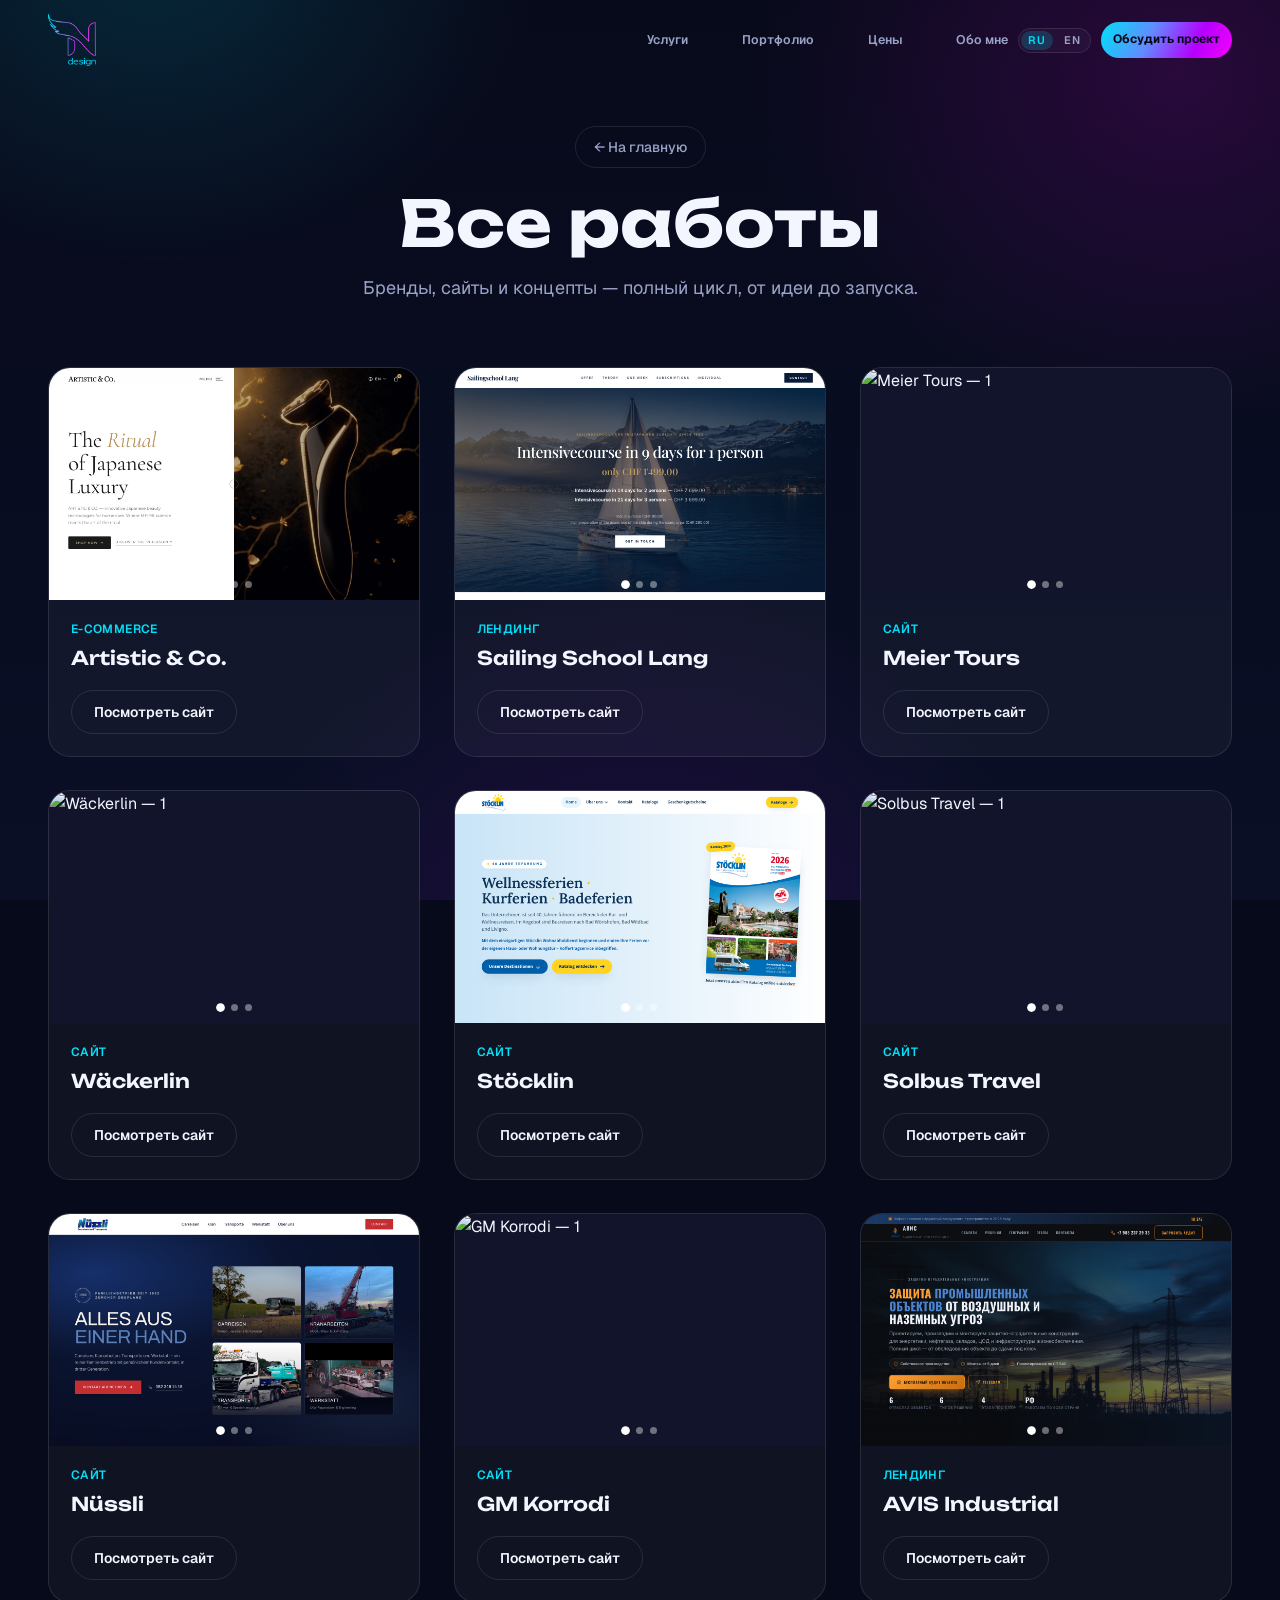
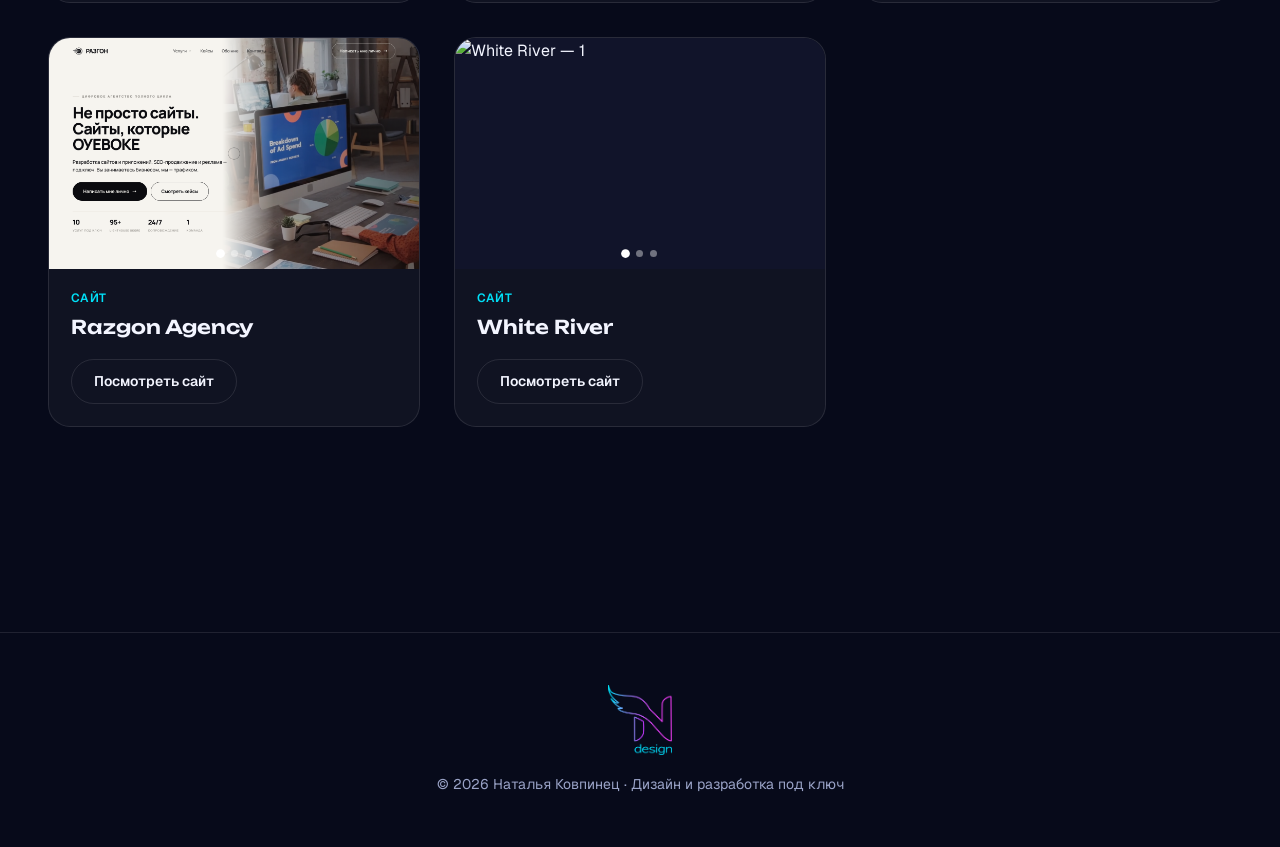
==== commit 96307989: "Add scroll-to-top button; new Arvut cover; gallery "View website" button - Floating scroll-to-top ar" ====
--- a/work/index.html
+++ b/work/index.html
@@ -15,7 +15,7 @@
   <link rel="preconnect" href="https://fonts.googleapis.com" />
   <link rel="preconnect" href="https://fonts.gstatic.com" crossorigin />
   <link href="https://fonts.googleapis.com/css2?family=Geist:wght@400;500;600;700&family=Unbounded:wght@500;600;700&display=swap" rel="stylesheet" />
-  <link rel="stylesheet" href="../main.css?v=34" />
+  <link rel="stylesheet" href="../main.css?v=35" />
 
   <style id="work-gallery">
     .nav { position: absolute !important; }
@@ -156,7 +156,7 @@
       <div class="pcard__body">
         <span class="pcard__tag" data-i18n="wg.t.ecom">E-commerce</span>
         <h2 class="pcard__title">Artistic &amp; Co.</h2>
-        <a href="https://natalia-arvut.github.io/artistic-co-demo/" target="_blank" rel="noopener" class="pcard__btn" data-i18n="wg.visit">Сайт</a>
+        <a href="https://natalia-arvut.github.io/artistic-co-demo/" target="_blank" rel="noopener" class="pcard__btn" data-i18n="wg.visit">Посмотреть сайт</a>
       </div>
     </article>
 
@@ -174,7 +174,7 @@
       <div class="pcard__body">
         <span class="pcard__tag" data-i18n="wg.t.landing">Лендинг</span>
         <h2 class="pcard__title">Sailing School Lang</h2>
-        <a href="https://natalia-arvut.github.io/wassersport/" target="_blank" rel="noopener" class="pcard__btn" data-i18n="wg.visit">Сайт</a>
+        <a href="https://natalia-arvut.github.io/wassersport/" target="_blank" rel="noopener" class="pcard__btn" data-i18n="wg.visit">Посмотреть сайт</a>
       </div>
     </article>
 
@@ -192,7 +192,7 @@
       <div class="pcard__body">
         <span class="pcard__tag" data-i18n="wg.t.web">Сайт</span>
         <h2 class="pcard__title">Meier Tours</h2>
-        <a href="https://natalia-arvut.github.io/meier-tours-demo/" target="_blank" rel="noopener" class="pcard__btn" data-i18n="wg.visit">Сайт</a>
+        <a href="https://natalia-arvut.github.io/meier-tours-demo/" target="_blank" rel="noopener" class="pcard__btn" data-i18n="wg.visit">Посмотреть сайт</a>
       </div>
     </article>
 
@@ -210,7 +210,7 @@
       <div class="pcard__body">
         <span class="pcard__tag" data-i18n="wg.t.web">Сайт</span>
         <h2 class="pcard__title">Wäckerlin</h2>
-        <a href="https://natalia-arvut.github.io/waeckerlin-demo/" target="_blank" rel="noopener" class="pcard__btn" data-i18n="wg.visit">Сайт</a>
+        <a href="https://natalia-arvut.github.io/waeckerlin-demo/" target="_blank" rel="noopener" class="pcard__btn" data-i18n="wg.visit">Посмотреть сайт</a>
       </div>
     </article>
 
@@ -228,7 +228,7 @@
       <div class="pcard__body">
         <span class="pcard__tag" data-i18n="wg.t.web">Сайт</span>
         <h2 class="pcard__title">Stöcklin</h2>
-        <a href="https://natalia-arvut.github.io/stoecklin-demo/" target="_blank" rel="noopener" class="pcard__btn" data-i18n="wg.visit">Сайт</a>
+        <a href="https://natalia-arvut.github.io/stoecklin-demo/" target="_blank" rel="noopener" class="pcard__btn" data-i18n="wg.visit">Посмотреть сайт</a>
       </div>
     </article>
 
@@ -246,7 +246,7 @@
       <div class="pcard__body">
         <span class="pcard__tag" data-i18n="wg.t.web">Сайт</span>
         <h2 class="pcard__title">Solbus Travel</h2>
-        <a href="https://natalia-arvut.github.io/solbus-redesign/" target="_blank" rel="noopener" class="pcard__btn" data-i18n="wg.visit">Сайт</a>
+        <a href="https://natalia-arvut.github.io/solbus-redesign/" target="_blank" rel="noopener" class="pcard__btn" data-i18n="wg.visit">Посмотреть сайт</a>
       </div>
     </article>
 
@@ -264,7 +264,7 @@
       <div class="pcard__body">
         <span class="pcard__tag" data-i18n="wg.t.web">Сайт</span>
         <h2 class="pcard__title">Nüssli</h2>
-        <a href="https://natalia-arvut.github.io/nuessli-demo/" target="_blank" rel="noopener" class="pcard__btn" data-i18n="wg.visit">Сайт</a>
+        <a href="https://natalia-arvut.github.io/nuessli-demo/" target="_blank" rel="noopener" class="pcard__btn" data-i18n="wg.visit">Посмотреть сайт</a>
       </div>
     </article>
 
@@ -282,7 +282,7 @@
       <div class="pcard__body">
         <span class="pcard__tag" data-i18n="wg.t.web">Сайт</span>
         <h2 class="pcard__title">GM Korrodi</h2>
-        <a href="https://natalia-arvut.github.io/gmkorrodi-demo/" target="_blank" rel="noopener" class="pcard__btn" data-i18n="wg.visit">Сайт</a>
+        <a href="https://natalia-arvut.github.io/gmkorrodi-demo/" target="_blank" rel="noopener" class="pcard__btn" data-i18n="wg.visit">Посмотреть сайт</a>
       </div>
     </article>
 
@@ -300,7 +300,7 @@
       <div class="pcard__body">
         <span class="pcard__tag" data-i18n="wg.t.landing">Лендинг</span>
         <h2 class="pcard__title">AVIS Industrial</h2>
-        <a href="https://natalia-arvut.github.io/avis-demo/" target="_blank" rel="noopener" class="pcard__btn" data-i18n="wg.visit">Сайт</a>
+        <a href="https://natalia-arvut.github.io/avis-demo/" target="_blank" rel="noopener" class="pcard__btn" data-i18n="wg.visit">Посмотреть сайт</a>
       </div>
     </article>
 
@@ -318,7 +318,7 @@
       <div class="pcard__body">
         <span class="pcard__tag" data-i18n="wg.t.web">Сайт</span>
         <h2 class="pcard__title">Razgon Agency</h2>
-        <a href="https://natalia-arvut.github.io/razgon-demo/" target="_blank" rel="noopener" class="pcard__btn" data-i18n="wg.visit">Сайт</a>
+        <a href="https://natalia-arvut.github.io/razgon-demo/" target="_blank" rel="noopener" class="pcard__btn" data-i18n="wg.visit">Посмотреть сайт</a>
       </div>
     </article>
 
@@ -336,7 +336,7 @@
       <div class="pcard__body">
         <span class="pcard__tag" data-i18n="wg.t.web">Сайт</span>
         <h2 class="pcard__title">White River</h2>
-        <a href="https://natalia-arvut.github.io/white-river-demo/" target="_blank" rel="noopener" class="pcard__btn" data-i18n="wg.visit">Сайт</a>
+        <a href="https://natalia-arvut.github.io/white-river-demo/" target="_blank" rel="noopener" class="pcard__btn" data-i18n="wg.visit">Посмотреть сайт</a>
       </div>
     </article>
 
@@ -351,7 +351,7 @@
     <p>© <span id="year"></span> <span data-i18n="footer.name">Наталья Ковпинец</span> · <span data-i18n="footer.role">Дизайн и разработка под ключ</span></p>
   </footer>
 
-  <script src="../i18n.js?v=34"></script>
+  <script src="../i18n.js?v=35"></script>
   <script>
     var y = document.getElementById('year'); if (y) y.textContent = new Date().getFullYear();
 
